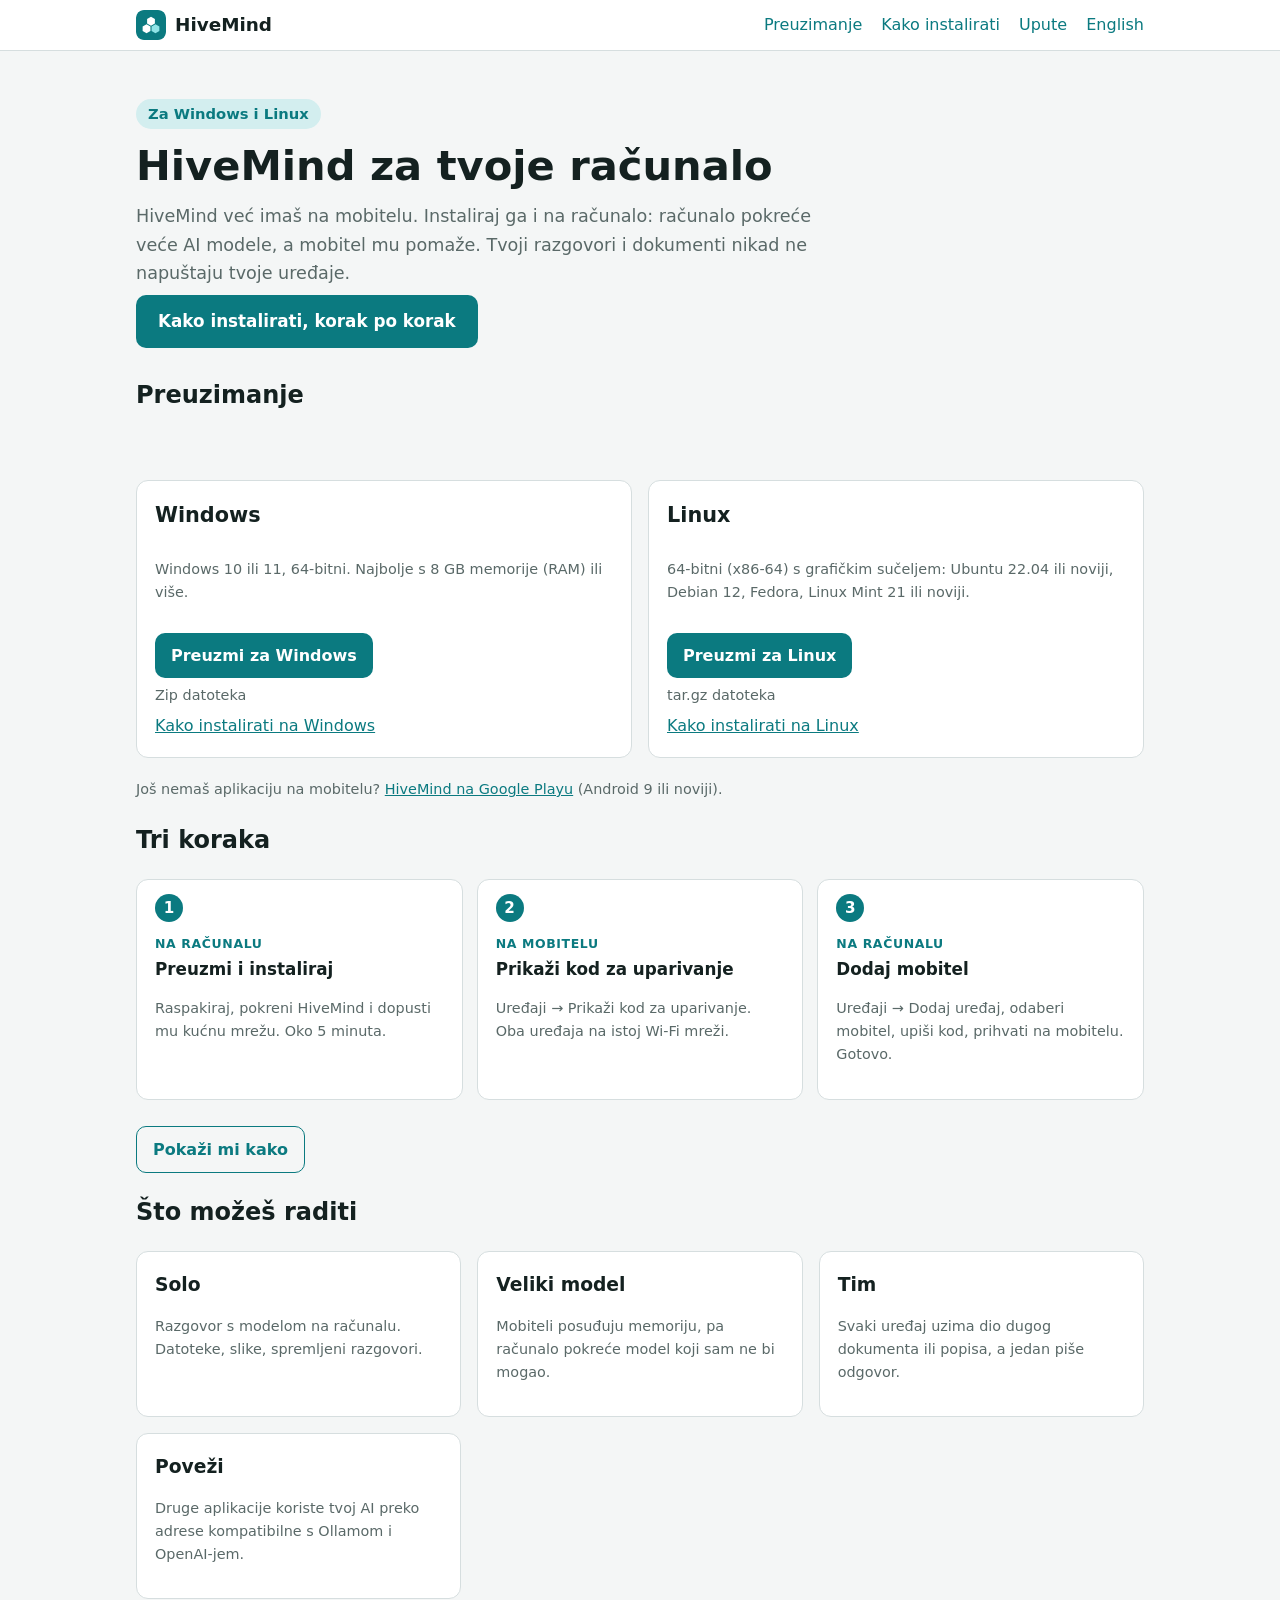
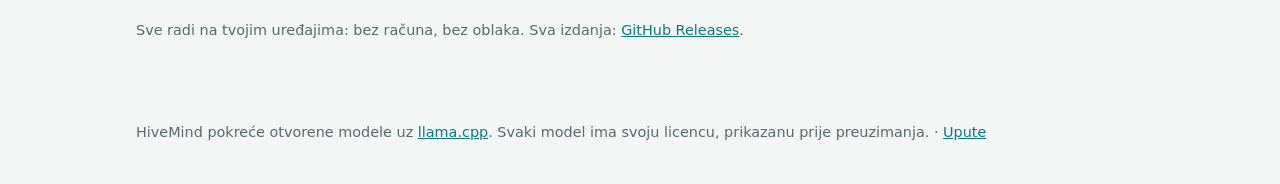
==== hr/index.html @ 81e6e8fe "Website 2026-11-15 11:13 Co-Authored-By: Claude Opus 5.5 <noreply@anthropic.com>" ====
<!doctype html>
<html lang="hr" data-repo="kreso19052026/hivemind-apps">
<head>
  <meta charset="utf-8">
  <meta name="viewport" content="width=device-width, initial-scale=1">
  <title>HiveMind za tvoje računalo</title>
  <meta name="description" content="Preuzmi HiveMind za Windows ili Linux i koristi ga zajedno s mobitelom. Upute za instalaciju korak po korak.">
  <link rel="icon" href="../img/icon.svg" type="image/svg+xml">
  <link rel="icon" href="../img/icon.png" type="image/png">
  <link rel="stylesheet" href="../style.css">
</head>
<body>
<header class="top"><div class="in">
  <a class="brand" href="./"><img src="../img/icon.svg" alt="">HiveMind</a>
  <nav>
    <a href="#download">Preuzimanje</a>
    <a href="install.html">Kako instalirati</a>
    <a href="guide.html">Upute</a>
    <a href="../" lang="en">English</a>
  </nav>
</div></header>

<main>
  <div class="hero">
    <span class="tag">Za Windows i Linux</span>
    <h1>HiveMind za tvoje računalo</h1>
    <p>HiveMind već imaš na mobitelu. Instaliraj ga i na računalo: računalo pokreće veće AI modele, a mobitel mu pomaže. Tvoji razgovori i dokumenti nikad ne napuštaju tvoje uređaje.</p>
    <p><a class="btn big" href="install.html">Kako instalirati, korak po korak</a></p>
  </div>

  <h2 id="download">Preuzimanje</h2>
  <p id="release" class="muted"></p>
  <div class="grid">
    <div class="card os-card">
      <h3>Windows</h3>
      <p class="muted small">Windows 10 ili 11, 64-bitni. Najbolje s 8 GB memorije (RAM) ili više.</p>
      <a class="btn" href="https://github.com/kreso19052026/hivemind-apps/releases/latest/download/HiveMind-windows-x64.zip">Preuzmi za Windows</a>
      <span class="muted small">Zip datoteka <span data-size="HiveMind-windows-x64.zip"></span></span>
      <a href="install.html#windows">Kako instalirati na Windows</a>
    </div>
    <div class="card os-card">
      <h3>Linux</h3>
      <p class="muted small">64-bitni (x86-64) s grafičkim sučeljem: Ubuntu 22.04 ili noviji, Debian 12, Fedora, Linux Mint 21 ili noviji.</p>
      <a class="btn" href="https://github.com/kreso19052026/hivemind-apps/releases/latest/download/HiveMind-linux-x64.tar.gz">Preuzmi za Linux</a>
      <span class="muted small">tar.gz datoteka <span data-size="HiveMind-linux-x64.tar.gz"></span></span>
      <a href="install.html#linux">Kako instalirati na Linux</a>
    </div>
  </div>
  <p class="small muted">Još nemaš aplikaciju na mobitelu? <a href="https://play.google.com/store/apps/details?id=dev.hivemind.hivemind">HiveMind na Google Playu</a> (Android 9 ili noviji).</p>

  <h2>Tri koraka</h2>
  <div class="flow">
    <div class="card"><span class="where">Na računalu</span><h3>Preuzmi i instaliraj</h3><p class="muted small">Raspakiraj, pokreni HiveMind i dopusti mu kućnu mrežu. Oko 5 minuta.</p></div>
    <div class="card"><span class="where">Na mobitelu</span><h3>Prikaži kod za uparivanje</h3><p class="muted small">Uređaji → Prikaži kod za uparivanje. Oba uređaja na istoj Wi‑Fi mreži.</p></div>
    <div class="card"><span class="where">Na računalu</span><h3>Dodaj mobitel</h3><p class="muted small">Uređaji → Dodaj uređaj, odaberi mobitel, upiši kod, prihvati na mobitelu. Gotovo.</p></div>
  </div>
  <p><a class="btn secondary" href="install.html">Pokaži mi kako</a></p>

  <h2>Što možeš raditi</h2>
  <div class="grid">
    <div class="card"><h3>Solo</h3><p class="muted small">Razgovor s modelom na računalu. Datoteke, slike, spremljeni razgovori.</p></div>
    <div class="card"><h3>Veliki model</h3><p class="muted small">Mobiteli posuđuju memoriju, pa računalo pokreće model koji sam ne bi mogao.</p></div>
    <div class="card"><h3>Tim</h3><p class="muted small">Svaki uređaj uzima dio dugog dokumenta ili popisa, a jedan piše odgovor.</p></div>
    <div class="card"><h3>Poveži</h3><p class="muted small">Druge aplikacije koriste tvoj AI preko adrese kompatibilne s Ollamom i OpenAI-jem.</p></div>
  </div>
  <p class="small muted">Sve radi na tvojim uređajima: bez računa, bez oblaka. Sva izdanja: <a href="https://github.com/kreso19052026/hivemind-apps/releases">GitHub Releases</a>.</p>
</main>
<footer>HiveMind pokreće otvorene modele uz <a href="https://github.com/ggml-org/llama.cpp">llama.cpp</a>. Svaki model ima svoju licencu, prikazanu prije preuzimanja. · <a href="guide.html">Upute</a></footer>
<script src="../app.js"></script>
</body>
</html>
---- style.css ----
/* HiveMind website: downloads, "How to install" and the user guide (GitHub Pages). Colors as in the app. */
:root {
  --page: #f4f6f6;
  --card: #ffffff;
  --card2: #eef2f2;
  --line: #d6dedf;
  --text: #142120;
  --muted: #5a6968;
  --accent: #0b7a80;
  --accent-soft: #d3eeef;
  --warn: #a8670a;
  --ok: #21844c;
  --on-accent: #ffffff;
  --shadow: 0 2px 12px rgba(20, 33, 32, .10);
}
@media (prefers-color-scheme: dark) {
  :root {
    --page: #111919;
    --card: #182221;
    --card2: #1e2a29;
    --line: #2a3938;
    --text: #e6eeed;
    --muted: #91a3a1;
    --accent: #3cc3c8;
    --accent-soft: #143a3c;
    --warn: #e6a23a;
    --ok: #4bc17e;
    --on-accent: #0b1414;
    --shadow: 0 2px 12px rgba(0, 0, 0, .45);
  }
}
* { box-sizing: border-box; }
html { scroll-behavior: smooth; }
body {
  margin: 0;
  background: var(--page);
  color: var(--text);
  font: 16px/1.6 system-ui, -apple-system, "Segoe UI", Roboto, "Noto Sans", sans-serif;
}
a { color: var(--accent); }
header.top {
  position: sticky; top: 0; z-index: 2;
  background: var(--card); border-bottom: 1px solid var(--line);
}
header.top .in { max-width: 1040px; margin: 0 auto; padding: 10px 16px; display: flex; gap: 16px; align-items: center; flex-wrap: wrap; }
header.top .brand { font-weight: 700; font-size: 1.15rem; color: var(--text); text-decoration: none; margin-right: auto; }
header.top nav a { text-decoration: none; margin-left: 14px; font-weight: 500; }
main { max-width: 1040px; margin: 0 auto; padding: 24px 16px 64px; }
.hero { padding: 24px 0 8px; }
.hero h1 { font-size: clamp(1.8rem, 4vw, 2.6rem); line-height: 1.2; margin: 0 0 12px; }
.hero p { font-size: 1.1rem; color: var(--muted); max-width: 720px; margin: 0; }
.grid { display: grid; gap: 16px; grid-template-columns: repeat(auto-fit, minmax(280px, 1fr)); margin: 20px 0; }
.card { background: var(--card); border: 1px solid var(--line); border-radius: 12px; padding: 18px; }
.card h3 { margin: 0 0 6px; }
.muted { color: var(--muted); }
.small { font-size: .9rem; }
.btn {
  display: inline-block; background: var(--accent); color: var(--on-accent); text-decoration: none;
  padding: 10px 16px; border-radius: 10px; font-weight: 600; margin: 8px 8px 0 0;
}
.btn.big { padding: 13px 22px; font-size: 1.05rem; }
.btn.secondary { background: transparent; color: var(--accent); border: 1px solid var(--accent); }
.note { background: var(--accent-soft); border-radius: 10px; padding: 12px 14px; margin: 14px 0; }
.warn { border-left: 4px solid var(--warn); background: var(--card2); border-radius: 6px; padding: 10px 14px; margin: 14px 0; }
ol, ul { padding-left: 1.3rem; }
li { margin: 4px 0; }
code, kbd { background: var(--card2); border: 1px solid var(--line); border-radius: 5px; padding: 1px 5px; font-size: .92em; }
.guide { display: grid; grid-template-columns: 230px 1fr; gap: 28px; }
.guide aside { position: sticky; top: 70px; align-self: start; font-size: .95rem; }
.guide aside a { display: block; text-decoration: none; padding: 4px 0; color: var(--muted); }
.guide aside a:hover { color: var(--accent); }
.guide section { scroll-margin-top: 70px; padding-bottom: 8px; border-bottom: 1px solid var(--line); margin-bottom: 20px; }
.guide h2 { margin-top: 8px; }
@media (max-width: 760px) {
  .guide { grid-template-columns: 1fr; }
  .guide aside { position: static; }
  header.top nav a { margin-left: 0; margin-right: 12px; }
}
footer { max-width: 1040px; margin: 0 auto; padding: 0 16px 40px; color: var(--muted); font-size: .9rem; }
#release { min-height: 1.6em; }

/* ---- brand, language switch */
header.top .brand { display: inline-flex; align-items: center; gap: 9px; }
header.top .brand img { width: 30px; height: 30px; border-radius: 8px; }
img { max-width: 100%; height: auto; }

/* ---- start page */
.hero .tag { display: inline-block; font-weight: 600; color: var(--accent); background: var(--accent-soft); border-radius: 999px; padding: 3px 12px; margin-bottom: 12px; font-size: .92rem; }
.os-card { display: flex; flex-direction: column; gap: 6px; }
.os-card h3 { font-size: 1.3rem; }
.os-card .btn { align-self: flex-start; }
.flow { display: grid; gap: 14px; grid-template-columns: repeat(auto-fit, minmax(210px, 1fr)); margin: 18px 0; counter-reset: flow; }
.flow .card { position: relative; padding-top: 50px; }
.flow .card::before {
  counter-increment: flow; content: counter(flow); position: absolute; left: 18px; top: 14px;
  width: 28px; height: 28px; border-radius: 50%; background: var(--accent); color: var(--on-accent);
  display: grid; place-items: center; font-weight: 700; font-size: .95rem;
}
.flow .card h3 { font-size: 1.05rem; }
.where { font-size: .78rem; font-weight: 700; letter-spacing: .05em; text-transform: uppercase; color: var(--accent); }

/* ---- "How to install" */
.tabs { display: flex; gap: 8px; flex-wrap: wrap; margin: 18px 0 6px; }
.tabs a {
  text-decoration: none; font-weight: 600; padding: 8px 16px; border-radius: 999px;
  border: 1px solid var(--line); background: var(--card); color: var(--text);
}
.tabs a:hover { border-color: var(--accent); color: var(--accent); }
.part { background: var(--card); border: 1px solid var(--line); border-radius: 14px; padding: 6px 22px 14px; margin: 22px 0; scroll-margin-top: 70px; }
.part > h2 { display: flex; align-items: center; gap: 10px; flex-wrap: wrap; }
.part > h2 .muted { font-size: .95rem; font-weight: 500; }
ol.steps { list-style: none; padding: 0; margin: 0; counter-reset: step; }
ol.steps > li { position: relative; padding: 14px 0 14px 50px; border-top: 1px solid var(--line); margin: 0; }
ol.steps > li:first-child { border-top: 0; }
ol.steps > li::before {
  counter-increment: step; content: counter(step); position: absolute; left: 0; top: 14px;
  width: 34px; height: 34px; border-radius: 50%; background: var(--accent); color: var(--on-accent);
  display: grid; place-items: center; font-weight: 700;
}
ol.steps h3 { margin: 4px 0 6px; font-size: 1.08rem; }
ol.steps p { margin: 6px 0; }
.ui { font-weight: 600; white-space: nowrap; background: var(--card2); border: 1px solid var(--line); border-radius: 6px; padding: 0 6px; }
.who { display: inline-block; font-size: .74rem; font-weight: 700; letter-spacing: .05em; text-transform: uppercase; padding: 2px 9px; border-radius: 999px; margin-right: 6px; vertical-align: 2px; }
.who.phone { background: var(--accent-soft); color: var(--accent); }
.who.pc { background: var(--card2); color: var(--text); border: 1px solid var(--line); }
.shots { display: flex; gap: 16px; flex-wrap: wrap; align-items: flex-start; margin: 10px 0 4px; }
.shot { display: block; border: 1px solid var(--line); box-shadow: var(--shadow); background: #fff; }
.shot.phone { width: 260px; border-radius: 22px; }
.shot.pc { width: 100%; max-width: 720px; border-radius: 10px; }
figure { margin: 10px 0; }
figcaption { color: var(--muted); font-size: .88rem; margin-top: 6px; }
.box { background: var(--card2); border-radius: 10px; padding: 12px 14px; margin: 10px 0; }
.box b:first-child { display: block; margin-bottom: 2px; }
details { background: var(--card); border: 1px solid var(--line); border-radius: 10px; padding: 10px 14px; margin: 10px 0; }
details summary { cursor: pointer; font-weight: 600; }
details[open] summary { margin-bottom: 6px; }
pre { background: var(--card2); border: 1px solid var(--line); border-radius: 8px; padding: 10px 12px; overflow-x: auto; font-size: .92em; }
pre code { background: none; border: 0; padding: 0; }
@media (max-width: 760px) {
  .part { padding: 4px 14px 10px; }
  ol.steps > li { padding-left: 44px; }
  .shot.phone { width: 220px; }
}
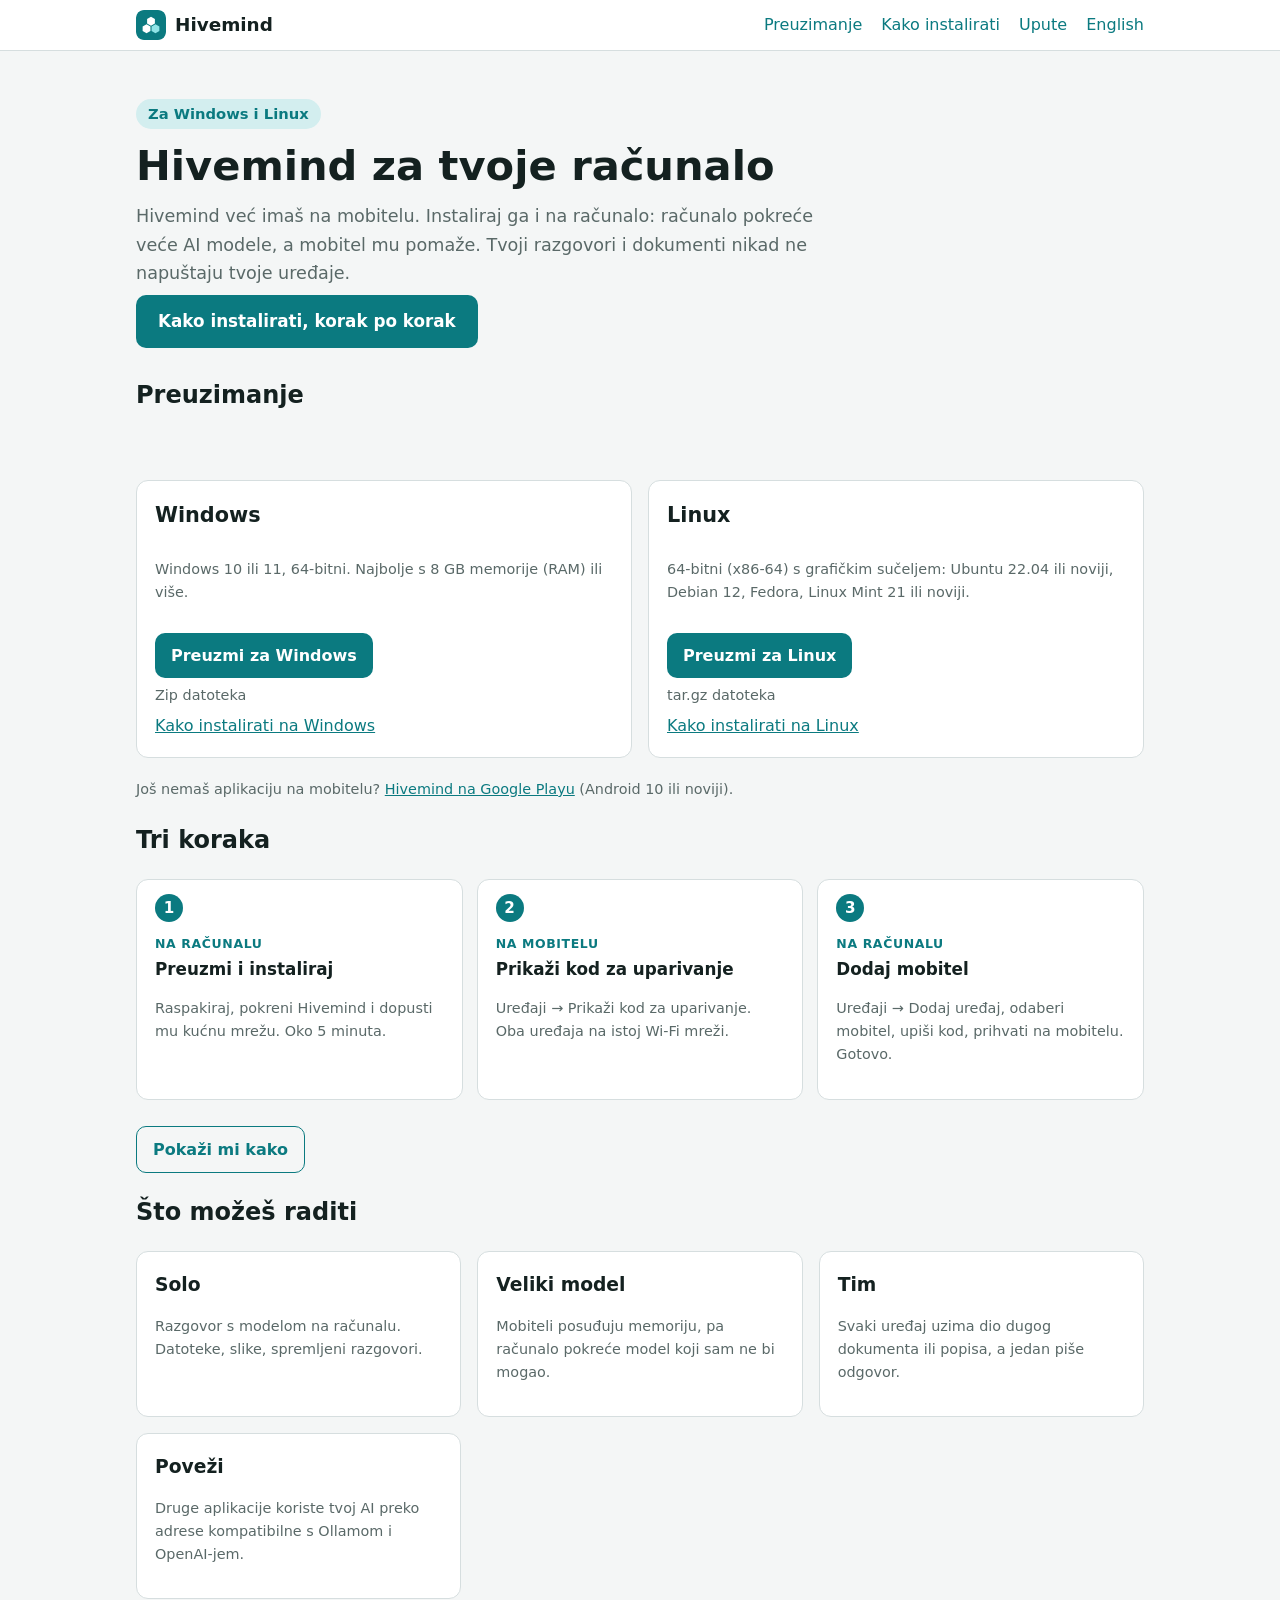
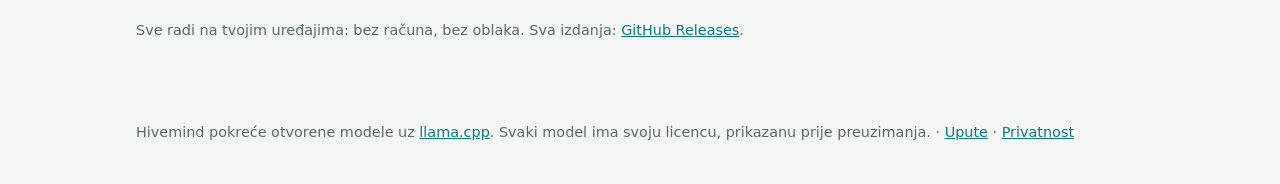
==== commit 2b7fccfd: "Website 2026-11-15 16:31 Co-Authored-By: Claude Opus 5.5 <noreply@anthropic.com>" ====
--- a/hr/index.html
+++ b/hr/index.html
@@ -3,15 +3,15 @@
 <head>
   <meta charset="utf-8">
   <meta name="viewport" content="width=device-width, initial-scale=1">
-  <title>HiveMind za tvoje računalo</title>
-  <meta name="description" content="Preuzmi HiveMind za Windows ili Linux i koristi ga zajedno s mobitelom. Upute za instalaciju korak po korak.">
+  <title>Hivemind za tvoje računalo</title>
+  <meta name="description" content="Preuzmi Hivemind za Windows ili Linux i koristi ga zajedno s mobitelom. Upute za instalaciju korak po korak.">
   <link rel="icon" href="../img/icon.svg" type="image/svg+xml">
   <link rel="icon" href="../img/icon.png" type="image/png">
   <link rel="stylesheet" href="../style.css">
 </head>
 <body>
 <header class="top"><div class="in">
-  <a class="brand" href="./"><img src="../img/icon.svg" alt="">HiveMind</a>
+  <a class="brand" href="./"><img src="../img/icon.svg" alt="">Hivemind</a>
   <nav>
     <a href="#download">Preuzimanje</a>
     <a href="install.html">Kako instalirati</a>
@@ -23,8 +23,8 @@
 <main>
   <div class="hero">
     <span class="tag">Za Windows i Linux</span>
-    <h1>HiveMind za tvoje računalo</h1>
-    <p>HiveMind već imaš na mobitelu. Instaliraj ga i na računalo: računalo pokreće veće AI modele, a mobitel mu pomaže. Tvoji razgovori i dokumenti nikad ne napuštaju tvoje uređaje.</p>
+    <h1>Hivemind za tvoje računalo</h1>
+    <p>Hivemind već imaš na mobitelu. Instaliraj ga i na računalo: računalo pokreće veće AI modele, a mobitel mu pomaže. Tvoji razgovori i dokumenti nikad ne napuštaju tvoje uređaje.</p>
     <p><a class="btn big" href="install.html">Kako instalirati, korak po korak</a></p>
   </div>
 
@@ -46,11 +46,11 @@
       <a href="install.html#linux">Kako instalirati na Linux</a>
     </div>
   </div>
-  <p class="small muted">Još nemaš aplikaciju na mobitelu? <a href="https://play.google.com/store/apps/details?id=dev.hivemind.hivemind">HiveMind na Google Playu</a> (Android 9 ili noviji).</p>
+  <p class="small muted">Još nemaš aplikaciju na mobitelu? <a href="https://play.google.com/store/apps/details?id=com.kozotechnology.hivemind">Hivemind na Google Playu</a> (Android 10 ili noviji).</p>
 
   <h2>Tri koraka</h2>
   <div class="flow">
-    <div class="card"><span class="where">Na računalu</span><h3>Preuzmi i instaliraj</h3><p class="muted small">Raspakiraj, pokreni HiveMind i dopusti mu kućnu mrežu. Oko 5 minuta.</p></div>
+    <div class="card"><span class="where">Na računalu</span><h3>Preuzmi i instaliraj</h3><p class="muted small">Raspakiraj, pokreni Hivemind i dopusti mu kućnu mrežu. Oko 5 minuta.</p></div>
     <div class="card"><span class="where">Na mobitelu</span><h3>Prikaži kod za uparivanje</h3><p class="muted small">Uređaji → Prikaži kod za uparivanje. Oba uređaja na istoj Wi‑Fi mreži.</p></div>
     <div class="card"><span class="where">Na računalu</span><h3>Dodaj mobitel</h3><p class="muted small">Uređaji → Dodaj uređaj, odaberi mobitel, upiši kod, prihvati na mobitelu. Gotovo.</p></div>
   </div>
@@ -65,7 +65,7 @@
   </div>
   <p class="small muted">Sve radi na tvojim uređajima: bez računa, bez oblaka. Sva izdanja: <a href="https://github.com/kreso19052026/hivemind-apps/releases">GitHub Releases</a>.</p>
 </main>
-<footer>HiveMind pokreće otvorene modele uz <a href="https://github.com/ggml-org/llama.cpp">llama.cpp</a>. Svaki model ima svoju licencu, prikazanu prije preuzimanja. · <a href="guide.html">Upute</a></footer>
+<footer>Hivemind pokreće otvorene modele uz <a href="https://github.com/ggml-org/llama.cpp">llama.cpp</a>. Svaki model ima svoju licencu, prikazanu prije preuzimanja. · <a href="guide.html">Upute</a> · <a href="../privacy.html">Privatnost</a></footer>
 <script src="../app.js"></script>
 </body>
 </html>
--- a/style.css
+++ b/style.css
@@ -1,4 +1,4 @@
-/* HiveMind website: downloads, "How to install" and the user guide (GitHub Pages). Colors as in the app. */
+/* Hivemind website: downloads, "How to install" and the user guide (GitHub Pages). Colors as in the app. */
 :root {
   --page: #f4f6f6;
   --card: #ffffff;
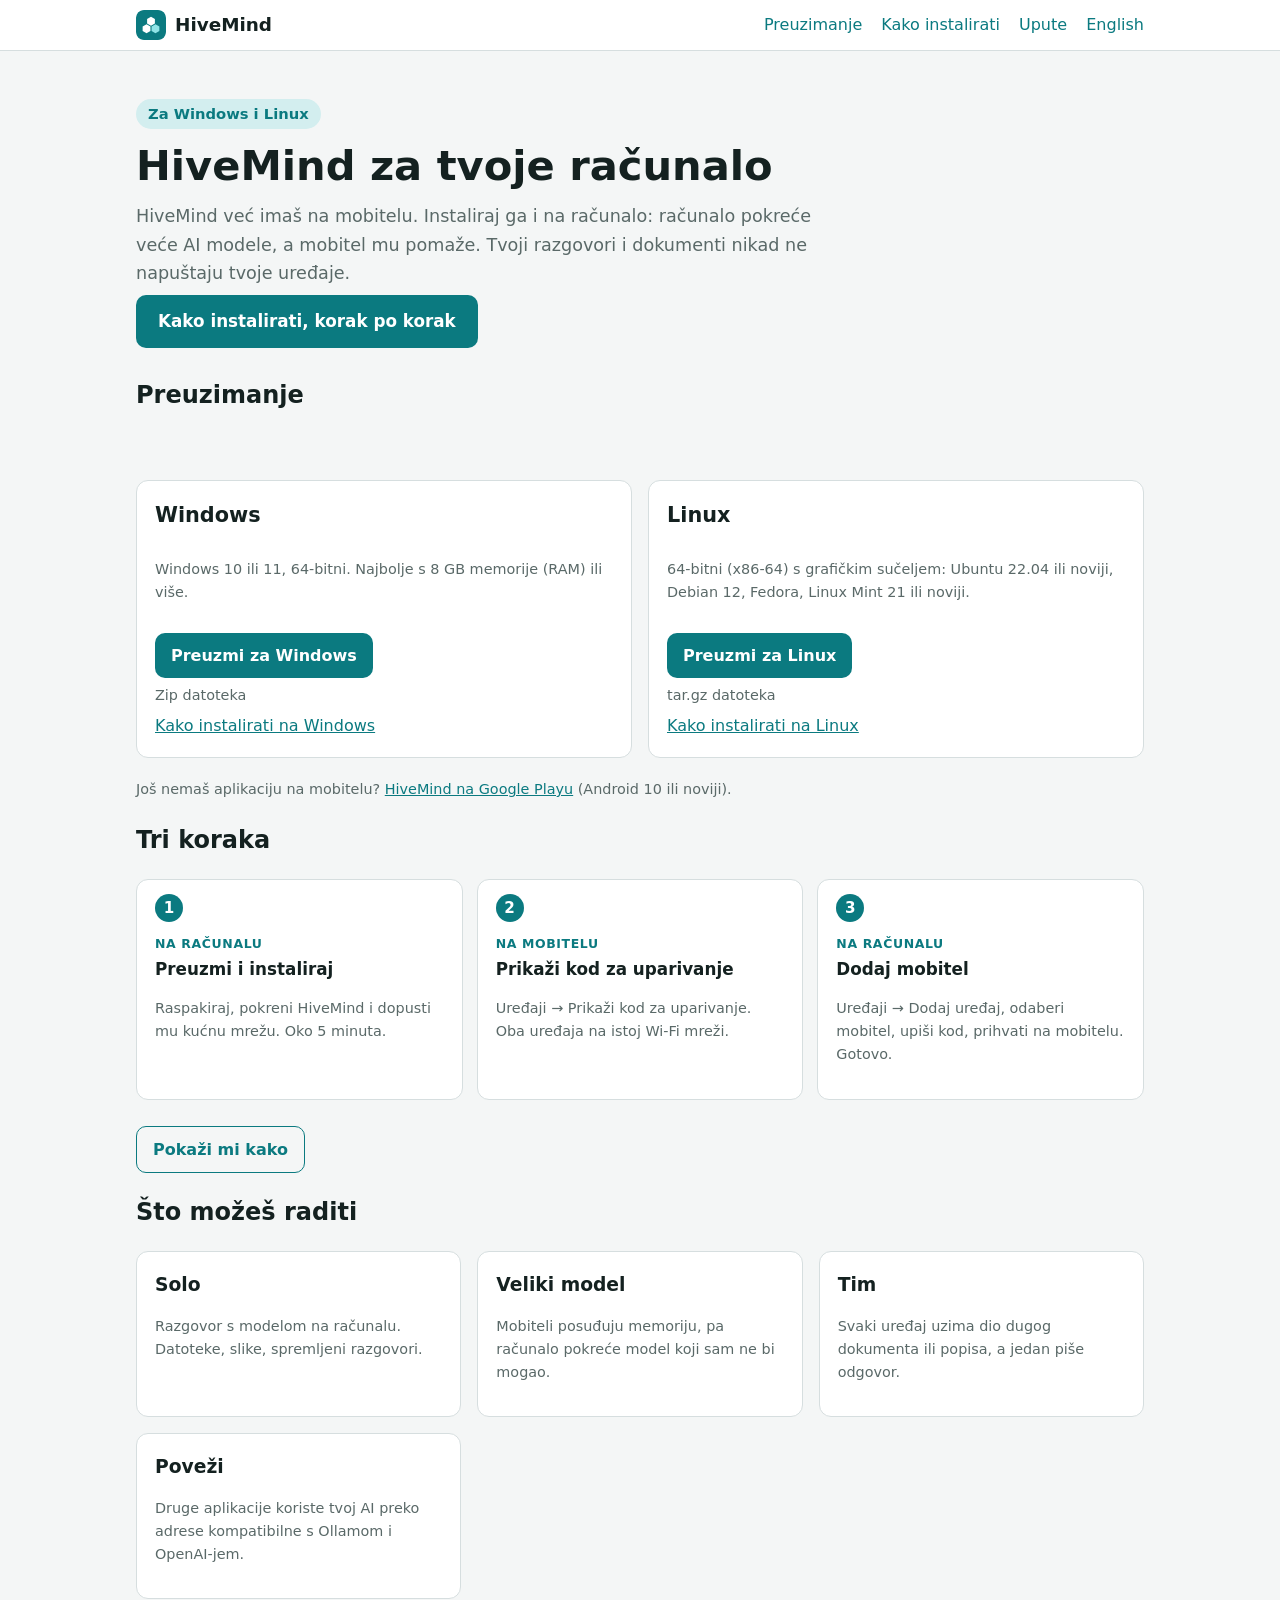
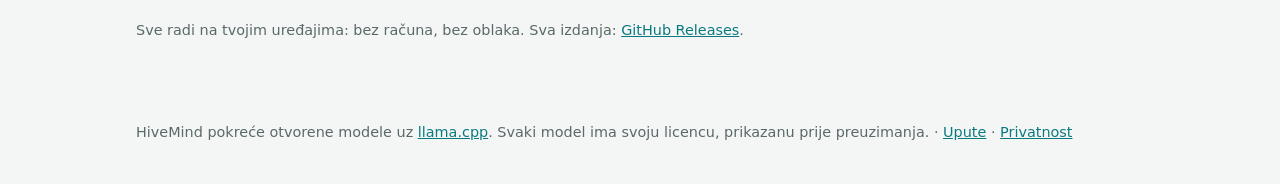
==== commit 46f7e466: "Website 2026-11-17 14:47 Co-Authored-By: Claude Opus 5.5 <noreply@anthropic.com>" ====
--- a/hr/index.html
+++ b/hr/index.html
@@ -3,15 +3,15 @@
 <head>
   <meta charset="utf-8">
   <meta name="viewport" content="width=device-width, initial-scale=1">
-  <title>Hivemind za tvoje računalo</title>
-  <meta name="description" content="Preuzmi Hivemind za Windows ili Linux i koristi ga zajedno s mobitelom. Upute za instalaciju korak po korak.">
+  <title>HiveMind za tvoje računalo</title>
+  <meta name="description" content="Preuzmi HiveMind za Windows ili Linux i koristi ga zajedno s mobitelom. Upute za instalaciju korak po korak.">
   <link rel="icon" href="../img/icon.svg" type="image/svg+xml">
   <link rel="icon" href="../img/icon.png" type="image/png">
   <link rel="stylesheet" href="../style.css">
 </head>
 <body>
 <header class="top"><div class="in">
-  <a class="brand" href="./"><img src="../img/icon.svg" alt="">Hivemind</a>
+  <a class="brand" href="./"><img src="../img/icon.svg" alt="">HiveMind</a>
   <nav>
     <a href="#download">Preuzimanje</a>
     <a href="install.html">Kako instalirati</a>
@@ -23,8 +23,8 @@
 <main>
   <div class="hero">
     <span class="tag">Za Windows i Linux</span>
-    <h1>Hivemind za tvoje računalo</h1>
-    <p>Hivemind već imaš na mobitelu. Instaliraj ga i na računalo: računalo pokreće veće AI modele, a mobitel mu pomaže. Tvoji razgovori i dokumenti nikad ne napuštaju tvoje uređaje.</p>
+    <h1>HiveMind za tvoje računalo</h1>
+    <p>HiveMind već imaš na mobitelu. Instaliraj ga i na računalo: računalo pokreće veće AI modele, a mobitel mu pomaže. Tvoji razgovori i dokumenti nikad ne napuštaju tvoje uređaje.</p>
     <p><a class="btn big" href="install.html">Kako instalirati, korak po korak</a></p>
   </div>
 
@@ -46,11 +46,11 @@
       <a href="install.html#linux">Kako instalirati na Linux</a>
     </div>
   </div>
-  <p class="small muted">Još nemaš aplikaciju na mobitelu? <a href="https://play.google.com/store/apps/details?id=com.kozotechnology.hivemind">Hivemind na Google Playu</a> (Android 10 ili noviji).</p>
+  <p class="small muted">Još nemaš aplikaciju na mobitelu? <a href="https://play.google.com/store/apps/details?id=com.kozotechnology.hivemind">HiveMind na Google Playu</a> (Android 10 ili noviji).</p>
 
   <h2>Tri koraka</h2>
   <div class="flow">
-    <div class="card"><span class="where">Na računalu</span><h3>Preuzmi i instaliraj</h3><p class="muted small">Raspakiraj, pokreni Hivemind i dopusti mu kućnu mrežu. Oko 5 minuta.</p></div>
+    <div class="card"><span class="where">Na računalu</span><h3>Preuzmi i instaliraj</h3><p class="muted small">Raspakiraj, pokreni HiveMind i dopusti mu kućnu mrežu. Oko 5 minuta.</p></div>
     <div class="card"><span class="where">Na mobitelu</span><h3>Prikaži kod za uparivanje</h3><p class="muted small">Uređaji → Prikaži kod za uparivanje. Oba uređaja na istoj Wi‑Fi mreži.</p></div>
     <div class="card"><span class="where">Na računalu</span><h3>Dodaj mobitel</h3><p class="muted small">Uređaji → Dodaj uređaj, odaberi mobitel, upiši kod, prihvati na mobitelu. Gotovo.</p></div>
   </div>
@@ -65,7 +65,7 @@
   </div>
   <p class="small muted">Sve radi na tvojim uređajima: bez računa, bez oblaka. Sva izdanja: <a href="https://github.com/kreso19052026/hivemind-apps/releases">GitHub Releases</a>.</p>
 </main>
-<footer>Hivemind pokreće otvorene modele uz <a href="https://github.com/ggml-org/llama.cpp">llama.cpp</a>. Svaki model ima svoju licencu, prikazanu prije preuzimanja. · <a href="guide.html">Upute</a> · <a href="../privacy.html">Privatnost</a></footer>
+<footer>HiveMind pokreće otvorene modele uz <a href="https://github.com/ggml-org/llama.cpp">llama.cpp</a>. Svaki model ima svoju licencu, prikazanu prije preuzimanja. · <a href="guide.html">Upute</a> · <a href="../privacy.html">Privatnost</a></footer>
 <script src="../app.js"></script>
 </body>
 </html>
--- a/style.css
+++ b/style.css
@@ -1,4 +1,4 @@
-/* Hivemind website: downloads, "How to install" and the user guide (GitHub Pages). Colors as in the app. */
+/* HiveMind website: downloads, "How to install" and the user guide (GitHub Pages). Colors as in the app. */
 :root {
   --page: #f4f6f6;
   --card: #ffffff;
